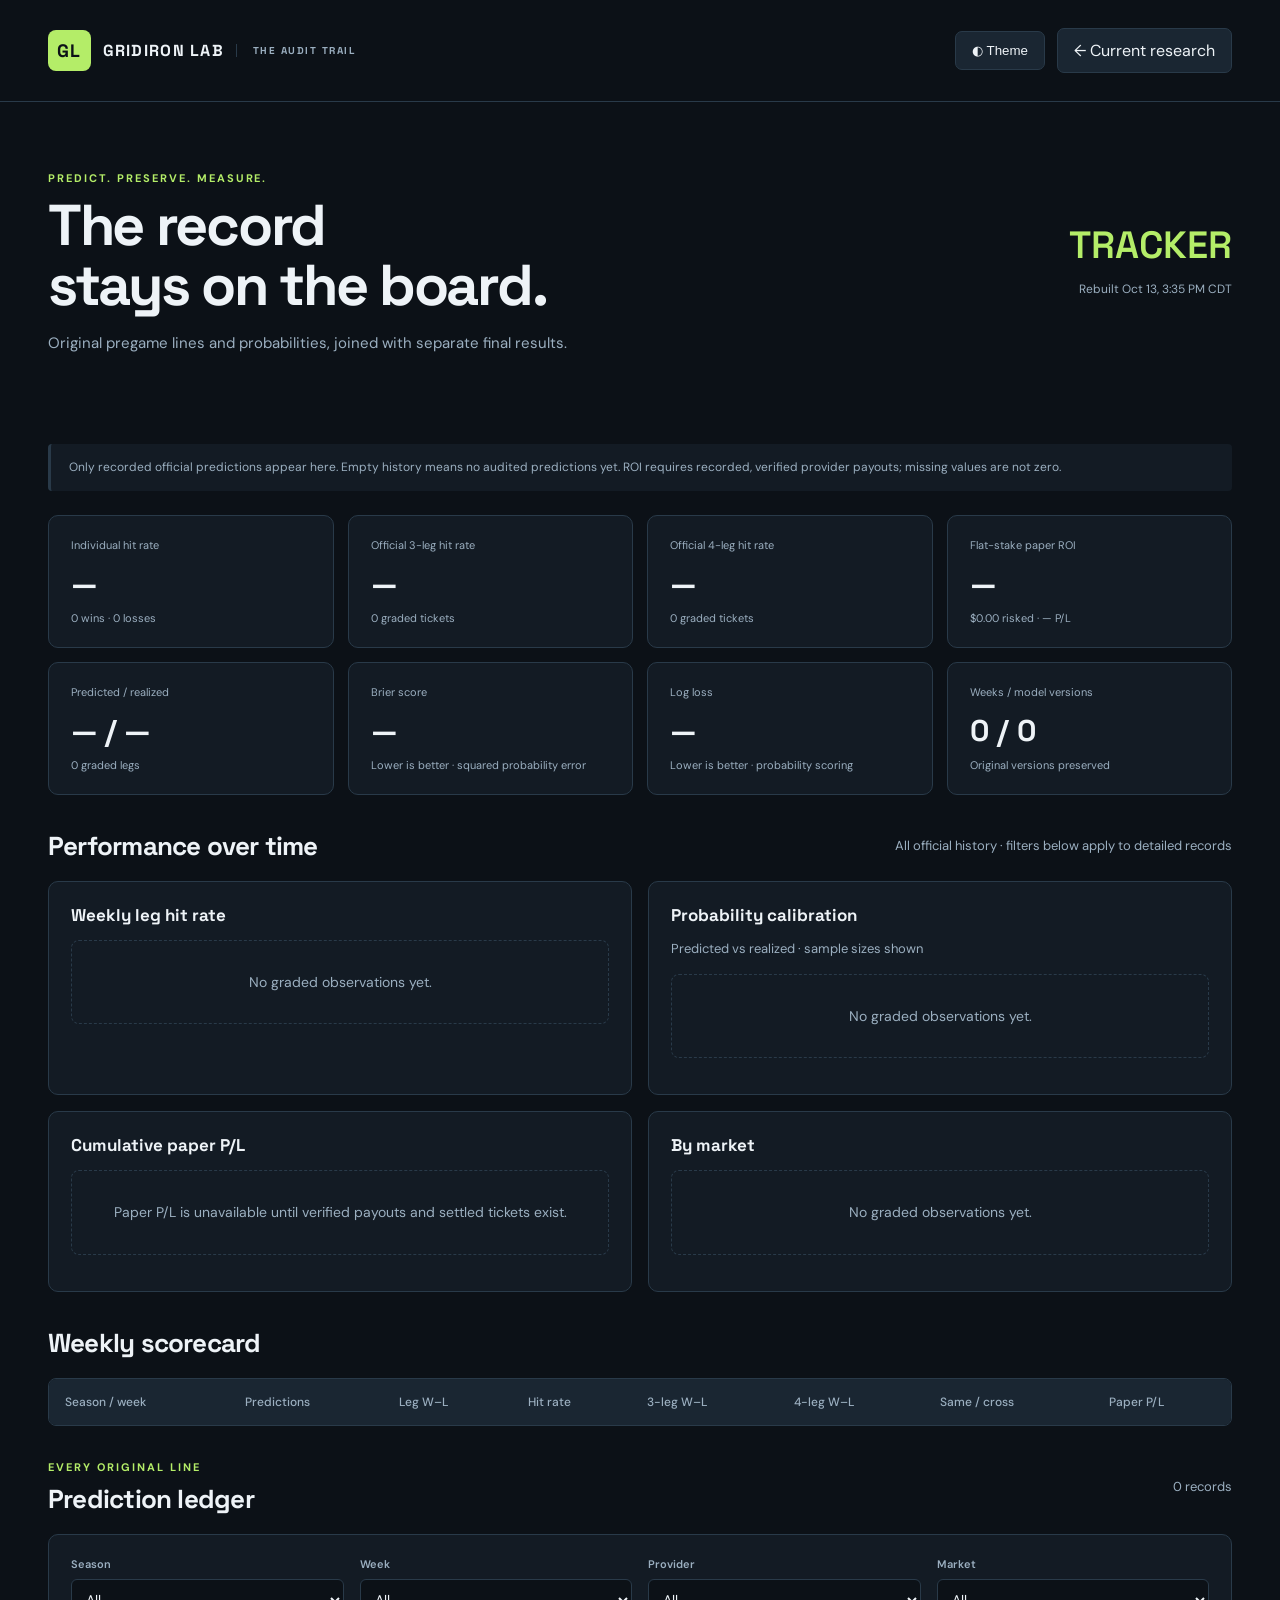
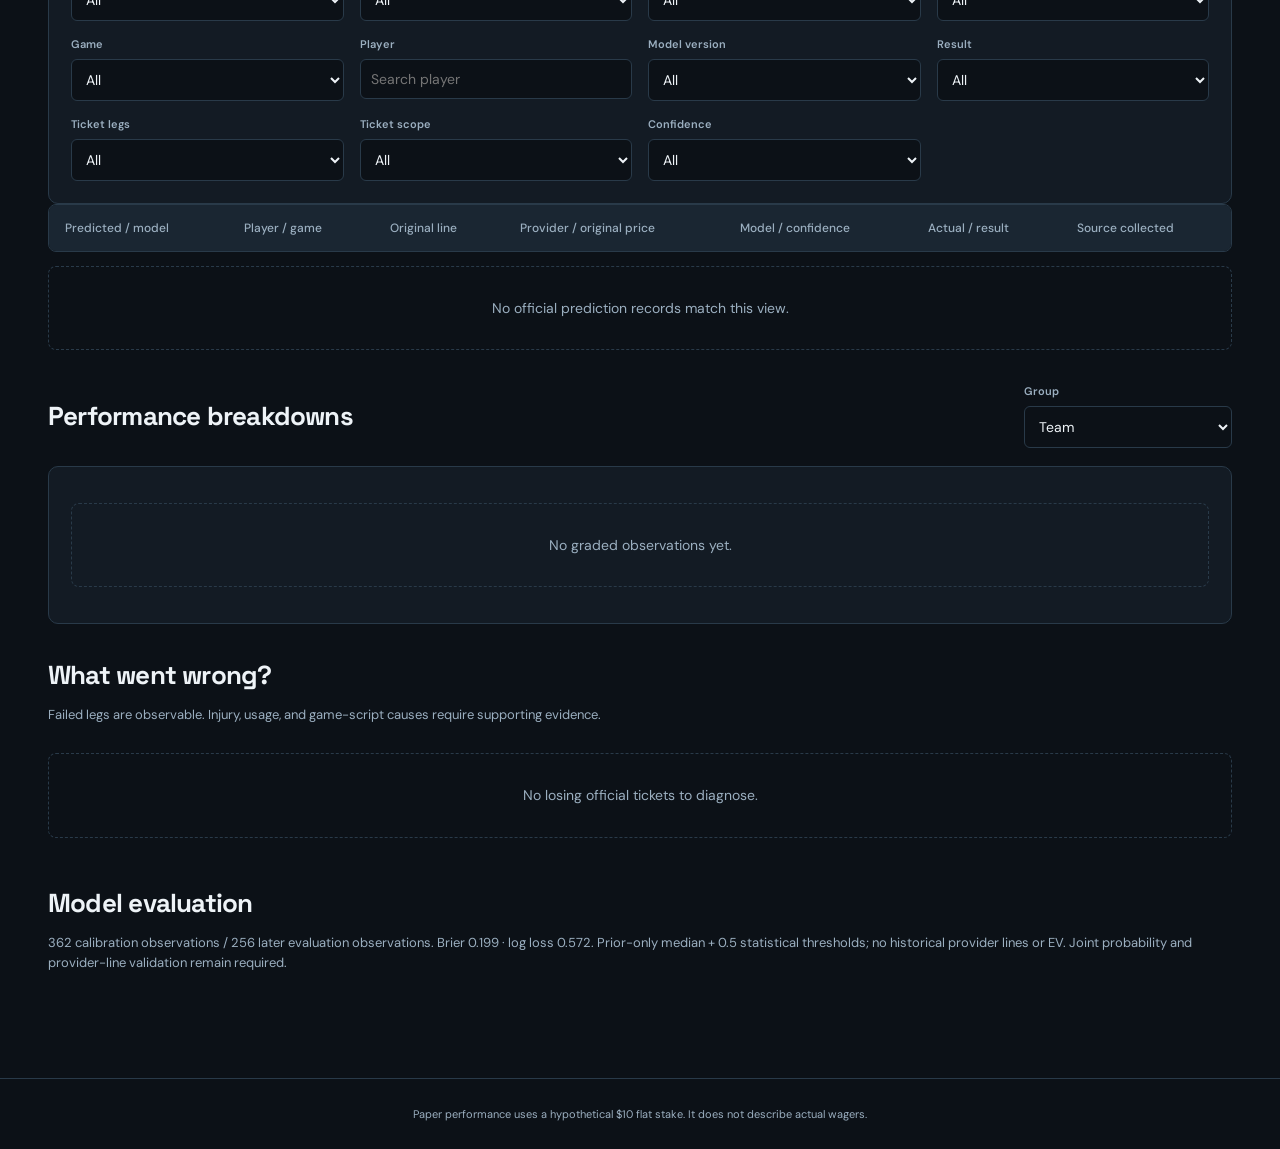
==== tracker.html @ 09613432 "Build auditable NFL prop research dashboard and data pipeline" ====
<!doctype html>
<html lang="en"><head><meta charset="utf-8"><meta name="viewport" content="width=device-width,initial-scale=1"><meta name="color-scheme" content="dark light"><title>Historical Tracker · Gridiron Lab</title><link rel="stylesheet" href="assets/css/styles.css"><script type="module" src="assets/js/tracker.js"></script></head>
<body><header><a class="brand" href="index.html"><span class="brand-mark">GL</span> GRIDIRON LAB <small>THE AUDIT TRAIL</small></a><nav><button id="theme" aria-label="Toggle color theme">◐ Theme</button><a class="button" href="index.html">← Current research</a></nav></header><main>
<section class="hero"><div><p class="eyebrow">PREDICT. PRESERVE. MEASURE.</p><h1>The record<br>stays on the board.</h1><p class="muted">Original pregame lines and probabilities, joined with separate final results.</p></div><div class="hero-aside"><span class="week">TRACKER</span><p id="updated">Loading stored JSON…</p></div></section><div id="error" class="notice" role="alert" hidden></div>
<div class="notice research">Only recorded official predictions appear here. Empty history means no audited predictions yet. ROI requires recorded, verified provider payouts; missing values are not zero.</div><div id="kpis" class="kpi-grid"></div>
<section><div class="section-heading"><h2>Performance over time</h2><span class="muted">All official history · filters below apply to detailed records</span></div><div class="chart-grid"><article class="panel"><h3>Weekly leg hit rate</h3><div id="weekly-chart"></div></article><article class="panel"><h3>Probability calibration</h3><p class="muted">Predicted vs realized · sample sizes shown</p><div id="calibration-chart"></div></article><article class="panel"><h3>Cumulative paper P/L</h3><div id="pnl-chart"></div></article><article class="panel"><h3>By market</h3><div id="market-chart"></div></article></div></section>
<section><div class="section-heading"><h2>Weekly scorecard</h2></div><div class="table-wrap"><table><thead><tr><th>Season / week</th><th>Predictions</th><th>Leg W–L</th><th>Hit rate</th><th>3-leg W–L</th><th>4-leg W–L</th><th>Same / cross</th><th>Paper P/L</th></tr></thead><tbody id="weeks"></tbody></table></div></section>
<section><div class="section-heading"><div><p class="eyebrow">EVERY ORIGINAL LINE</p><h2>Prediction ledger</h2></div><span id="record-count" class="muted"></span></div><div class="controls tracker-controls"><label>Season<select id="season"><option value="">All</option></select></label><label>Week<select id="week"><option value="">All</option></select></label><label>Provider<select id="provider"><option value="">All</option></select></label><label>Market<select id="market"><option value="">All</option></select></label><label>Game<select id="game"><option value="">All</option></select></label><label>Player<input id="player" type="search" placeholder="Search player"></label><label>Model version<select id="model-version"><option value="">All</option></select></label><label>Result<select id="result"><option value="">All</option><option>win</option><option>loss</option><option>push</option><option>pending</option><option>void</option></select></label><label>Ticket legs<select id="ticket-legs"><option value="">All</option><option>3</option><option>4</option></select></label><label>Ticket scope<select id="ticket-scope"><option value="">All</option><option value="same">Same game</option><option value="cross">Cross game</option></select></label><label>Confidence<select id="confidence"><option value="">All</option><option value="low">Below 65%</option><option value="medium">65–79%</option><option value="high">80%+</option></select></label></div>
<div class="table-wrap"><table><thead><tr><th>Predicted / model</th><th>Player / game</th><th>Original line</th><th>Provider / original price</th><th>Model / confidence</th><th>Actual / result</th><th>Source collected</th></tr></thead><tbody id="ledger"></tbody></table></div><p id="ledger-empty" class="empty" hidden>No official prediction records match this view.</p></section>
<section><div class="section-heading"><h2>Performance breakdowns</h2><label>Group<select id="breakdown"><option value="team">Team</option><option value="provider">Provider</option><option value="model_version">Model version</option><option value="confidence">Confidence</option><option value="player">Player (20+ observations)</option></select></label></div><div id="breakdown-chart" class="panel"></div></section>
<section><h2>What went wrong?</h2><p class="muted">Failed legs are observable. Injury, usage, and game-script causes require supporting evidence.</p><div id="losses" class="ticket-grid"></div></section>
<section><h2>Model evaluation</h2><p id="backtest-summary" class="muted">Loading time-forward statistical evaluation…</p></section>
</main><footer>Paper performance uses a hypothetical $10 flat stake. It does not describe actual wagers.</footer></body></html>
---- assets/css/styles.css ----
@import url('https://fonts.googleapis.com/css2?family=DM+Sans:wght@400;500;600;700&family=Space+Grotesk:wght@400;500;600;700&display=swap');
:root{--bg:#0c1117;--surface:#131b24;--surface2:#1a2632;--text:#eef3f7;--muted:#9bafc0;--line:#293a49;--accent:#b4ed68;--warning:#f5c87a;--red:#ff9898;color-scheme:dark;font-family:'DM Sans',system-ui,sans-serif}*{box-sizing:border-box}body{margin:0;background:var(--bg);color:var(--text)}body.light{--bg:#f4f6f2;--surface:#fff;--surface2:#edf2e9;--text:#14212b;--muted:#536572;--line:#cdd6cb;--accent:#356916;--warning:#8b5500;--red:#af2828;color-scheme:light}header{max-width:1480px;margin:auto;padding:28px 48px;display:flex;justify-content:space-between;align-items:center;border-bottom:1px solid var(--line);gap:20px}.brand{font-family:'Space Grotesk',system-ui;font-weight:700;letter-spacing:.08em;display:flex;align-items:center;gap:12px;color:var(--text);text-decoration:none}.brand-mark{background:var(--accent);color:var(--bg);padding:9px;border-radius:8px;font-size:18px}.brand small{font-size:10px;letter-spacing:.15em;color:var(--muted);border-left:1px solid var(--line);padding-left:16px}nav{display:flex;gap:12px;align-items:center}button,.button{cursor:pointer;background:var(--surface2);color:var(--text);border:1px solid var(--line);padding:11px 16px;border-radius:7px;font:600 13px inherit;text-decoration:none}button:hover,.button:hover{border-color:var(--accent)}a{color:var(--accent)}:focus-visible{outline:3px solid var(--accent);outline-offset:3px}main{max-width:1480px;margin:auto;padding:0 48px 70px}.hero{display:flex;justify-content:space-between;align-items:center;padding:58px 0 40px;gap:40px}.eyebrow{font-size:11px;font-weight:700;letter-spacing:.18em;color:var(--accent)}h1,h2,h3{font-family:'Space Grotesk',system-ui;margin:0}h1{font-size:clamp(40px,4.5vw,64px);line-height:1.04;letter-spacing:-.04em}h2{font-size:26px;letter-spacing:-.03em}h3{font-size:17px}.muted{color:var(--muted);font-size:13px;line-height:1.6}.hero .muted{max-width:550px;font-size:15px}.hero-aside{text-align:right;min-width:220px}.week{font-family:'Space Grotesk',system-ui;font-size:38px;color:var(--accent);font-weight:600}.hero-aside p{font-size:12px;color:var(--muted)}.provider-bar{display:flex;gap:14px;flex-wrap:wrap;margin-bottom:18px}.provider{padding:13px 18px;background:var(--surface);border:1px solid var(--line);border-radius:8px;flex:1;min-width:230px;display:flex;gap:12px;align-items:center}.dot{width:8px;height:8px;border-radius:50%;background:var(--red);flex-shrink:0}.dot.OK{background:var(--accent)}.dot.DEGRADED,.dot.STALE{background:var(--warning)}.provider strong{font-size:14px}.provider p{margin:3px 0 0;font-size:12px;color:var(--muted)}.badge{display:inline-flex;padding:5px 8px;border-radius:4px;background:var(--surface2);color:var(--muted);font-size:10px;letter-spacing:.04em}.badge.warn{color:var(--warning)}.notice{background:var(--surface);border-left:3px solid var(--warning);color:var(--warning);padding:14px 18px;font-size:12px;line-height:1.6;border-radius:4px;margin:12px 0 24px}.research{color:var(--muted);border-color:var(--line)}section{margin-bottom:34px}.section-heading{display:flex;justify-content:space-between;align-items:center;gap:20px;margin:34px 0 18px}.section-heading .eyebrow{margin:0 0 8px}.game-grid{display:grid;grid-template-columns:repeat(auto-fill,minmax(265px,1fr));gap:14px}.game-card,.panel,.ticket,.kpi{background:var(--surface);border:1px solid var(--line);border-radius:10px;padding:22px}.game-card.active{border-color:var(--accent)}.game-meta{display:flex;justify-content:space-between;color:var(--muted);font-size:11px;margin-bottom:16px}.team-row{display:flex;align-items:center;gap:10px;margin:12px 0;font-size:16px;font-weight:600}.team-logo{width:37px;height:37px;object-fit:contain}.game-card button{width:100%;margin-top:14px}.game-card p{font-size:12px;color:var(--muted)}.controls{background:var(--surface);padding:22px;border:1px solid var(--line);border-radius:10px;display:grid;grid-template-columns:repeat(4,1fr);gap:16px}label{font-size:11px;font-weight:600;color:var(--muted);display:flex;flex-direction:column;gap:8px}input,select{font:14px 'DM Sans',system-ui;background:var(--bg);color:var(--text);border:1px solid var(--line);border-radius:6px;padding:10px;width:100%;min-width:0}.check{flex-direction:row;align-items:center;gap:10px}.check input{width:auto}.quick-actions{display:flex;gap:8px;flex-wrap:wrap;margin:14px 0 22px}.quick-actions button:first-child{background:var(--accent);color:var(--bg);border-color:var(--accent)}.ticket-grid{display:grid;grid-template-columns:repeat(auto-fit,minmax(300px,1fr));gap:16px}.ticket-heading{display:flex;justify-content:space-between;align-items:center;margin-bottom:12px}.ticket ul{padding-left:18px;margin:15px 0}.ticket li{font-size:13px;line-height:1.65;margin:8px 0}.ticket .probability{font-size:30px;color:var(--accent);font-family:'Space Grotesk',system-ui}.ticket p{font-size:12px;line-height:1.6;color:var(--muted)}.table-wrap{overflow:auto;border:1px solid var(--line);border-radius:8px}table{border-collapse:collapse;width:100%;min-width:850px;text-align:left;font-size:12px}th{color:var(--muted);background:var(--surface2);padding:15px 16px;font-weight:500;white-space:nowrap}td{padding:17px 16px;border-top:1px solid var(--line);vertical-align:top}td strong{font-size:13px}td small{display:block;color:var(--muted);font-size:11px;margin-top:6px;max-width:230px;line-height:1.5}tbody tr:hover{background:var(--surface)}.empty{padding:30px;border:1px dashed var(--line);border-radius:8px;text-align:center;color:var(--muted);font-size:14px;width:100%;line-height:1.6}.kpi-grid{display:grid;grid-template-columns:repeat(4,1fr);gap:14px}.kpi span{display:block;font-size:11px;color:var(--muted);margin-bottom:12px}.kpi strong{font-size:30px;font-family:'Space Grotesk',system-ui}.kpi small{display:block;font-size:11px;color:var(--muted);margin-top:8px}.chart-grid{display:grid;grid-template-columns:1fr 1fr;gap:16px}.bars{display:flex;flex-direction:column;gap:14px;margin-top:24px}.bar-row{font-size:11px;display:grid;grid-template-columns:115px 1fr 70px;gap:10px;align-items:center}.bar-track{background:var(--surface2);height:10px;border-radius:3px;overflow:hidden}.bar{background:var(--accent);height:100%;border-radius:3px}.bar.secondary{background:var(--muted)}.win{color:var(--accent)}.loss{color:var(--red)}footer{border-top:1px solid var(--line);padding:28px 48px;text-align:center;font-size:11px;color:var(--muted)}[hidden]{display:none!important}@media(max-width:900px){header,main{padding-left:24px;padding-right:24px}.controls{grid-template-columns:repeat(3,1fr)}.kpi-grid{grid-template-columns:repeat(2,1fr)}.brand small{display:none}}@media(max-width:600px){header{padding:18px;align-items:flex-start}.brand{font-size:12px;letter-spacing:.03em;gap:8px}.brand-mark{font-size:13px;padding:7px}nav{gap:6px}nav button{display:none}nav .button{font-size:11px;padding:9px}main{padding:0 18px 35px}.hero{padding:35px 0 20px;display:block}.hero-aside{text-align:left;margin-top:22px}.week{font-size:26px}.controls{grid-template-columns:repeat(2,1fr);padding:16px;gap:12px}.controls label:first-child{grid-column:span 2}.section-heading{align-items:flex-start}.section-heading>p{display:none}.chart-grid{grid-template-columns:1fr}.ticket-grid{grid-template-columns:1fr}.kpi{padding:16px}.kpi strong{font-size:25px}h2{font-size:22px}.game-grid{grid-template-columns:1fr}footer{padding:24px 18px}}
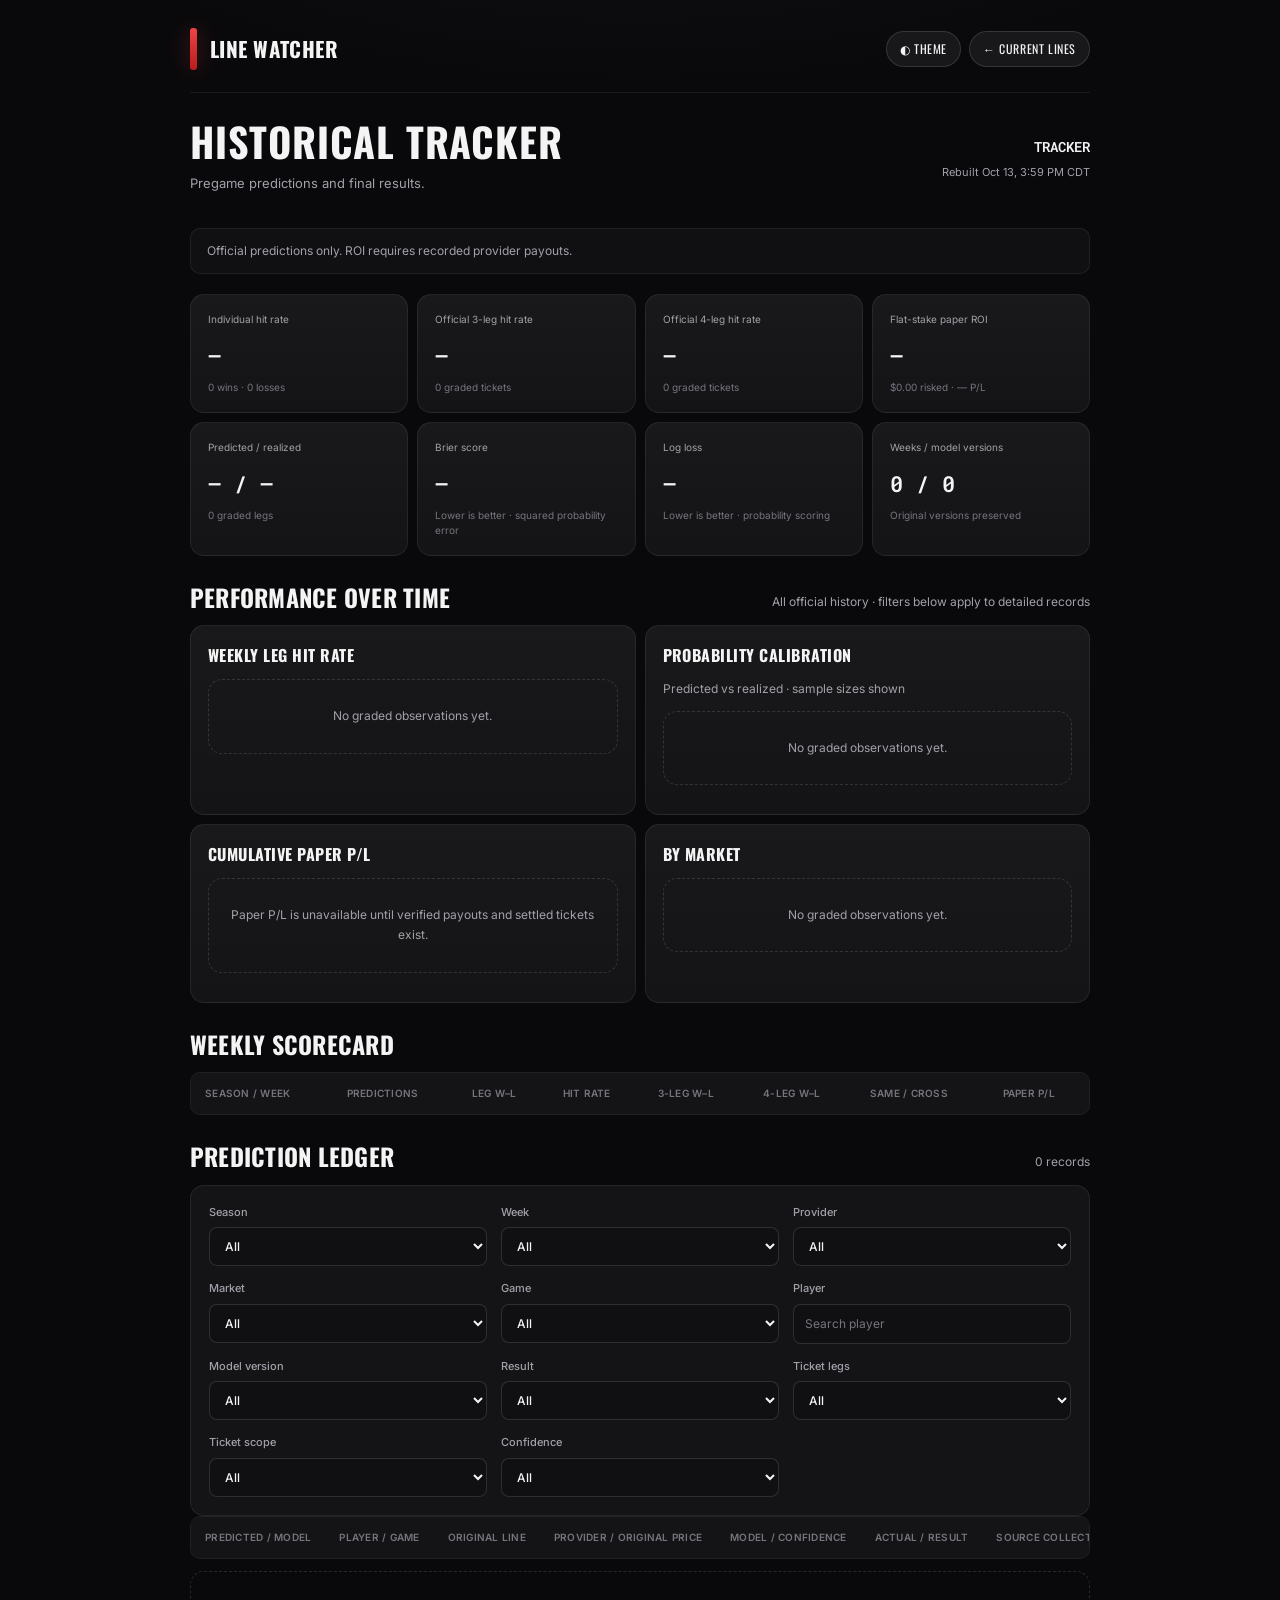
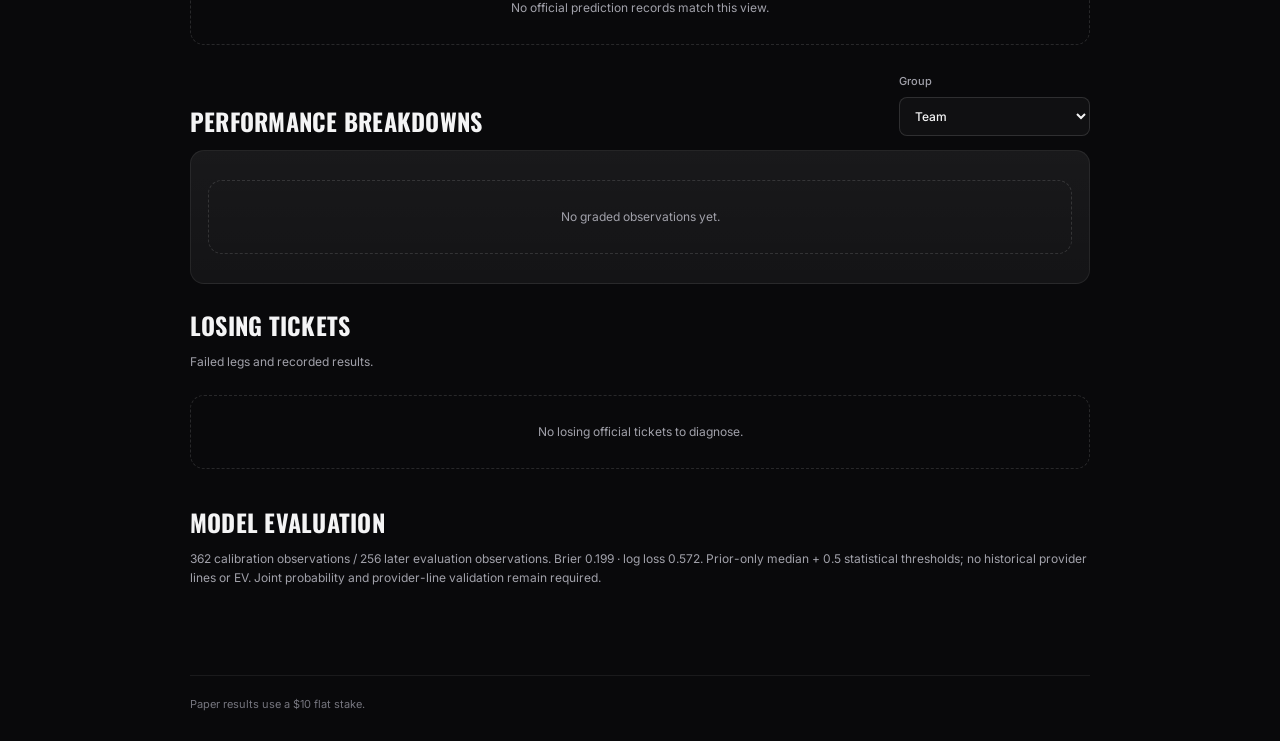
==== commit 1d19a6fc: "Restyle Line Watcher, add player autocomplete and recover Thursday lines" ====
--- a/tracker.html
+++ b/tracker.html
@@ -1,13 +1,13 @@
 <!doctype html>
-<html lang="en"><head><meta charset="utf-8"><meta name="viewport" content="width=device-width,initial-scale=1"><meta name="color-scheme" content="dark light"><title>Historical Tracker · Gridiron Lab</title><link rel="stylesheet" href="assets/css/styles.css"><script type="module" src="assets/js/tracker.js"></script></head>
-<body><header><a class="brand" href="index.html"><span class="brand-mark">GL</span> GRIDIRON LAB <small>THE AUDIT TRAIL</small></a><nav><button id="theme" aria-label="Toggle color theme">◐ Theme</button><a class="button" href="index.html">← Current research</a></nav></header><main>
-<section class="hero"><div><p class="eyebrow">PREDICT. PRESERVE. MEASURE.</p><h1>The record<br>stays on the board.</h1><p class="muted">Original pregame lines and probabilities, joined with separate final results.</p></div><div class="hero-aside"><span class="week">TRACKER</span><p id="updated">Loading stored JSON…</p></div></section><div id="error" class="notice" role="alert" hidden></div>
-<div class="notice research">Only recorded official predictions appear here. Empty history means no audited predictions yet. ROI requires recorded, verified provider payouts; missing values are not zero.</div><div id="kpis" class="kpi-grid"></div>
+<html lang="en"><head><meta charset="utf-8"><meta name="viewport" content="width=device-width,initial-scale=1"><meta name="color-scheme" content="dark light"><title>Historical Tracker · Line Watcher</title><link rel="stylesheet" href="assets/css/styles.css"><script type="module" src="assets/js/tracker.js"></script></head>
+<body><header><a class="brand" href="index.html"><span class="brand-mark">LW</span> LINE WATCHER</a><nav><button id="theme" aria-label="Toggle color theme">◐ Theme</button><a class="button" href="index.html">← Current lines</a></nav></header><main>
+<section class="hero"><div><h1>Historical Tracker</h1><p class="muted">Pregame predictions and final results.</p></div><div class="hero-aside"><span class="week">TRACKER</span><p id="updated">Loading stored JSON…</p></div></section><div id="error" class="notice" role="alert" hidden></div>
+<div class="notice research">Official predictions only. ROI requires recorded provider payouts.</div><div id="kpis" class="kpi-grid"></div>
 <section><div class="section-heading"><h2>Performance over time</h2><span class="muted">All official history · filters below apply to detailed records</span></div><div class="chart-grid"><article class="panel"><h3>Weekly leg hit rate</h3><div id="weekly-chart"></div></article><article class="panel"><h3>Probability calibration</h3><p class="muted">Predicted vs realized · sample sizes shown</p><div id="calibration-chart"></div></article><article class="panel"><h3>Cumulative paper P/L</h3><div id="pnl-chart"></div></article><article class="panel"><h3>By market</h3><div id="market-chart"></div></article></div></section>
 <section><div class="section-heading"><h2>Weekly scorecard</h2></div><div class="table-wrap"><table><thead><tr><th>Season / week</th><th>Predictions</th><th>Leg W–L</th><th>Hit rate</th><th>3-leg W–L</th><th>4-leg W–L</th><th>Same / cross</th><th>Paper P/L</th></tr></thead><tbody id="weeks"></tbody></table></div></section>
-<section><div class="section-heading"><div><p class="eyebrow">EVERY ORIGINAL LINE</p><h2>Prediction ledger</h2></div><span id="record-count" class="muted"></span></div><div class="controls tracker-controls"><label>Season<select id="season"><option value="">All</option></select></label><label>Week<select id="week"><option value="">All</option></select></label><label>Provider<select id="provider"><option value="">All</option></select></label><label>Market<select id="market"><option value="">All</option></select></label><label>Game<select id="game"><option value="">All</option></select></label><label>Player<input id="player" type="search" placeholder="Search player"></label><label>Model version<select id="model-version"><option value="">All</option></select></label><label>Result<select id="result"><option value="">All</option><option>win</option><option>loss</option><option>push</option><option>pending</option><option>void</option></select></label><label>Ticket legs<select id="ticket-legs"><option value="">All</option><option>3</option><option>4</option></select></label><label>Ticket scope<select id="ticket-scope"><option value="">All</option><option value="same">Same game</option><option value="cross">Cross game</option></select></label><label>Confidence<select id="confidence"><option value="">All</option><option value="low">Below 65%</option><option value="medium">65–79%</option><option value="high">80%+</option></select></label></div>
+<section><div class="section-heading"><div><h2>Prediction ledger</h2></div><span id="record-count" class="muted"></span></div><div class="controls tracker-controls"><label>Season<select id="season"><option value="">All</option></select></label><label>Week<select id="week"><option value="">All</option></select></label><label>Provider<select id="provider"><option value="">All</option></select></label><label>Market<select id="market"><option value="">All</option></select></label><label>Game<select id="game"><option value="">All</option></select></label><div class="player-search"><label for="player">Player</label><input id="player" type="search" placeholder="Search player" autocomplete="off"><div id="tracker-player-suggestions" class="suggestions" role="listbox" hidden></div></div><label>Model version<select id="model-version"><option value="">All</option></select></label><label>Result<select id="result"><option value="">All</option><option>win</option><option>loss</option><option>push</option><option>pending</option><option>void</option></select></label><label>Ticket legs<select id="ticket-legs"><option value="">All</option><option>3</option><option>4</option></select></label><label>Ticket scope<select id="ticket-scope"><option value="">All</option><option value="same">Same game</option><option value="cross">Cross game</option></select></label><label>Confidence<select id="confidence"><option value="">All</option><option value="low">Below 65%</option><option value="medium">65–79%</option><option value="high">80%+</option></select></label></div>
 <div class="table-wrap"><table><thead><tr><th>Predicted / model</th><th>Player / game</th><th>Original line</th><th>Provider / original price</th><th>Model / confidence</th><th>Actual / result</th><th>Source collected</th></tr></thead><tbody id="ledger"></tbody></table></div><p id="ledger-empty" class="empty" hidden>No official prediction records match this view.</p></section>
 <section><div class="section-heading"><h2>Performance breakdowns</h2><label>Group<select id="breakdown"><option value="team">Team</option><option value="provider">Provider</option><option value="model_version">Model version</option><option value="confidence">Confidence</option><option value="player">Player (20+ observations)</option></select></label></div><div id="breakdown-chart" class="panel"></div></section>
-<section><h2>What went wrong?</h2><p class="muted">Failed legs are observable. Injury, usage, and game-script causes require supporting evidence.</p><div id="losses" class="ticket-grid"></div></section>
+<section><h2>Losing tickets</h2><p class="muted">Failed legs and recorded results.</p><div id="losses" class="ticket-grid"></div></section>
 <section><h2>Model evaluation</h2><p id="backtest-summary" class="muted">Loading time-forward statistical evaluation…</p></section>
-</main><footer>Paper performance uses a hypothetical $10 flat stake. It does not describe actual wagers.</footer></body></html>
+</main><footer>Paper results use a $10 flat stake.</footer></body></html>
--- a/assets/css/styles.css
+++ b/assets/css/styles.css
@@ -1,2 +1,5 @@
-@import url('https://fonts.googleapis.com/css2?family=DM+Sans:wght@400;500;600;700&family=Space+Grotesk:wght@400;500;600;700&display=swap');
-:root{--bg:#0c1117;--surface:#131b24;--surface2:#1a2632;--text:#eef3f7;--muted:#9bafc0;--line:#293a49;--accent:#b4ed68;--warning:#f5c87a;--red:#ff9898;color-scheme:dark;font-family:'DM Sans',system-ui,sans-serif}*{box-sizing:border-box}body{margin:0;background:var(--bg);color:var(--text)}body.light{--bg:#f4f6f2;--surface:#fff;--surface2:#edf2e9;--text:#14212b;--muted:#536572;--line:#cdd6cb;--accent:#356916;--warning:#8b5500;--red:#af2828;color-scheme:light}header{max-width:1480px;margin:auto;padding:28px 48px;display:flex;justify-content:space-between;align-items:center;border-bottom:1px solid var(--line);gap:20px}.brand{font-family:'Space Grotesk',system-ui;font-weight:700;letter-spacing:.08em;display:flex;align-items:center;gap:12px;color:var(--text);text-decoration:none}.brand-mark{background:var(--accent);color:var(--bg);padding:9px;border-radius:8px;font-size:18px}.brand small{font-size:10px;letter-spacing:.15em;color:var(--muted);border-left:1px solid var(--line);padding-left:16px}nav{display:flex;gap:12px;align-items:center}button,.button{cursor:pointer;background:var(--surface2);color:var(--text);border:1px solid var(--line);padding:11px 16px;border-radius:7px;font:600 13px inherit;text-decoration:none}button:hover,.button:hover{border-color:var(--accent)}a{color:var(--accent)}:focus-visible{outline:3px solid var(--accent);outline-offset:3px}main{max-width:1480px;margin:auto;padding:0 48px 70px}.hero{display:flex;justify-content:space-between;align-items:center;padding:58px 0 40px;gap:40px}.eyebrow{font-size:11px;font-weight:700;letter-spacing:.18em;color:var(--accent)}h1,h2,h3{font-family:'Space Grotesk',system-ui;margin:0}h1{font-size:clamp(40px,4.5vw,64px);line-height:1.04;letter-spacing:-.04em}h2{font-size:26px;letter-spacing:-.03em}h3{font-size:17px}.muted{color:var(--muted);font-size:13px;line-height:1.6}.hero .muted{max-width:550px;font-size:15px}.hero-aside{text-align:right;min-width:220px}.week{font-family:'Space Grotesk',system-ui;font-size:38px;color:var(--accent);font-weight:600}.hero-aside p{font-size:12px;color:var(--muted)}.provider-bar{display:flex;gap:14px;flex-wrap:wrap;margin-bottom:18px}.provider{padding:13px 18px;background:var(--surface);border:1px solid var(--line);border-radius:8px;flex:1;min-width:230px;display:flex;gap:12px;align-items:center}.dot{width:8px;height:8px;border-radius:50%;background:var(--red);flex-shrink:0}.dot.OK{background:var(--accent)}.dot.DEGRADED,.dot.STALE{background:var(--warning)}.provider strong{font-size:14px}.provider p{margin:3px 0 0;font-size:12px;color:var(--muted)}.badge{display:inline-flex;padding:5px 8px;border-radius:4px;background:var(--surface2);color:var(--muted);font-size:10px;letter-spacing:.04em}.badge.warn{color:var(--warning)}.notice{background:var(--surface);border-left:3px solid var(--warning);color:var(--warning);padding:14px 18px;font-size:12px;line-height:1.6;border-radius:4px;margin:12px 0 24px}.research{color:var(--muted);border-color:var(--line)}section{margin-bottom:34px}.section-heading{display:flex;justify-content:space-between;align-items:center;gap:20px;margin:34px 0 18px}.section-heading .eyebrow{margin:0 0 8px}.game-grid{display:grid;grid-template-columns:repeat(auto-fill,minmax(265px,1fr));gap:14px}.game-card,.panel,.ticket,.kpi{background:var(--surface);border:1px solid var(--line);border-radius:10px;padding:22px}.game-card.active{border-color:var(--accent)}.game-meta{display:flex;justify-content:space-between;color:var(--muted);font-size:11px;margin-bottom:16px}.team-row{display:flex;align-items:center;gap:10px;margin:12px 0;font-size:16px;font-weight:600}.team-logo{width:37px;height:37px;object-fit:contain}.game-card button{width:100%;margin-top:14px}.game-card p{font-size:12px;color:var(--muted)}.controls{background:var(--surface);padding:22px;border:1px solid var(--line);border-radius:10px;display:grid;grid-template-columns:repeat(4,1fr);gap:16px}label{font-size:11px;font-weight:600;color:var(--muted);display:flex;flex-direction:column;gap:8px}input,select{font:14px 'DM Sans',system-ui;background:var(--bg);color:var(--text);border:1px solid var(--line);border-radius:6px;padding:10px;width:100%;min-width:0}.check{flex-direction:row;align-items:center;gap:10px}.check input{width:auto}.quick-actions{display:flex;gap:8px;flex-wrap:wrap;margin:14px 0 22px}.quick-actions button:first-child{background:var(--accent);color:var(--bg);border-color:var(--accent)}.ticket-grid{display:grid;grid-template-columns:repeat(auto-fit,minmax(300px,1fr));gap:16px}.ticket-heading{display:flex;justify-content:space-between;align-items:center;margin-bottom:12px}.ticket ul{padding-left:18px;margin:15px 0}.ticket li{font-size:13px;line-height:1.65;margin:8px 0}.ticket .probability{font-size:30px;color:var(--accent);font-family:'Space Grotesk',system-ui}.ticket p{font-size:12px;line-height:1.6;color:var(--muted)}.table-wrap{overflow:auto;border:1px solid var(--line);border-radius:8px}table{border-collapse:collapse;width:100%;min-width:850px;text-align:left;font-size:12px}th{color:var(--muted);background:var(--surface2);padding:15px 16px;font-weight:500;white-space:nowrap}td{padding:17px 16px;border-top:1px solid var(--line);vertical-align:top}td strong{font-size:13px}td small{display:block;color:var(--muted);font-size:11px;margin-top:6px;max-width:230px;line-height:1.5}tbody tr:hover{background:var(--surface)}.empty{padding:30px;border:1px dashed var(--line);border-radius:8px;text-align:center;color:var(--muted);font-size:14px;width:100%;line-height:1.6}.kpi-grid{display:grid;grid-template-columns:repeat(4,1fr);gap:14px}.kpi span{display:block;font-size:11px;color:var(--muted);margin-bottom:12px}.kpi strong{font-size:30px;font-family:'Space Grotesk',system-ui}.kpi small{display:block;font-size:11px;color:var(--muted);margin-top:8px}.chart-grid{display:grid;grid-template-columns:1fr 1fr;gap:16px}.bars{display:flex;flex-direction:column;gap:14px;margin-top:24px}.bar-row{font-size:11px;display:grid;grid-template-columns:115px 1fr 70px;gap:10px;align-items:center}.bar-track{background:var(--surface2);height:10px;border-radius:3px;overflow:hidden}.bar{background:var(--accent);height:100%;border-radius:3px}.bar.secondary{background:var(--muted)}.win{color:var(--accent)}.loss{color:var(--red)}footer{border-top:1px solid var(--line);padding:28px 48px;text-align:center;font-size:11px;color:var(--muted)}[hidden]{display:none!important}@media(max-width:900px){header,main{padding-left:24px;padding-right:24px}.controls{grid-template-columns:repeat(3,1fr)}.kpi-grid{grid-template-columns:repeat(2,1fr)}.brand small{display:none}}@media(max-width:600px){header{padding:18px;align-items:flex-start}.brand{font-size:12px;letter-spacing:.03em;gap:8px}.brand-mark{font-size:13px;padding:7px}nav{gap:6px}nav button{display:none}nav .button{font-size:11px;padding:9px}main{padding:0 18px 35px}.hero{padding:35px 0 20px;display:block}.hero-aside{text-align:left;margin-top:22px}.week{font-size:26px}.controls{grid-template-columns:repeat(2,1fr);padding:16px;gap:12px}.controls label:first-child{grid-column:span 2}.section-heading{align-items:flex-start}.section-heading>p{display:none}.chart-grid{grid-template-columns:1fr}.ticket-grid{grid-template-columns:1fr}.kpi{padding:16px}.kpi strong{font-size:25px}h2{font-size:22px}.game-grid{grid-template-columns:1fr}footer{padding:24px 18px}}
+@import url('https://fonts.googleapis.com/css2?family=Inter:wght@400;500;600;700&family=Oswald:wght@500;600;700&family=Roboto+Mono:wght@400;500;600&display=swap');
+:root{--bg:#09090b;--bg-top:#151012;--card:#141416;--card-hover:#18181b;--card-inner:#101012;--line:rgba(255,255,255,.07);--line-strong:rgba(255,255,255,.13);--text:#f4f4f5;--muted:#a1a1aa;--muted-dim:#75757e;--accent:#ef4444;--accent-dark:#b91c1c;--accent-soft:rgba(239,68,68,.12);--green:#34d399;--yellow:#fbbf24;--radius:14px;--radius-small:10px;color-scheme:dark}
+*{box-sizing:border-box}html{background:var(--bg);scroll-behavior:smooth}body{margin:0;min-height:100vh;color:var(--text);background:radial-gradient(1100px 500px at 50% -10%,var(--bg-top),transparent 65%),var(--bg);font-family:Inter,system-ui,-apple-system,BlinkMacSystemFont,'Segoe UI',sans-serif;line-height:1.5}body.light{--bg:#f6f6f7;--bg-top:#fee9e9;--card:#fff;--card-hover:#f4f4f5;--card-inner:#f8f8fa;--line:rgba(0,0,0,.08);--line-strong:rgba(0,0,0,.16);--text:#18181b;--muted:#52525b;--muted-dim:#71717a;--green:#047857;--yellow:#a16207;color-scheme:light}a{color:var(--accent)}button,input,select{font:inherit}button,.button{display:inline-flex;align-items:center;justify-content:center;gap:8px;padding:8px 13px;color:var(--text);background:var(--card-hover);border:1px solid var(--line-strong);border-radius:999px;cursor:pointer;text-decoration:none;font-family:Oswald,'Arial Narrow',sans-serif;font-size:12px;letter-spacing:.05em;text-transform:uppercase;transition:background .18s,border-color .18s,color .18s}button:hover,.button:hover{color:var(--accent);background:var(--accent-soft);border-color:var(--accent)}:focus-visible{outline:2px solid var(--accent);outline-offset:3px}header{width:min(900px,calc(100% - 32px));margin:0 auto;padding:28px 0 22px;display:flex;align-items:center;justify-content:space-between;gap:20px;border-bottom:1px solid var(--line)}.brand{display:flex;align-items:center;gap:13px;color:var(--text);text-decoration:none;font-family:Oswald,'Arial Narrow',sans-serif;font-size:21px;font-weight:700;letter-spacing:.02em}.brand-mark{width:7px;height:42px;flex:0 0 7px;font-size:0;border-radius:3px;background:linear-gradient(180deg,var(--accent),var(--accent-dark));box-shadow:0 0 22px #ef444461}.brand small{color:var(--muted-dim);font-size:10px}nav{display:flex;align-items:center;gap:8px}main{width:min(900px,calc(100% - 32px));margin:auto;padding:0 0 60px}.hero{display:flex;justify-content:space-between;align-items:center;gap:24px;padding:28px 0 22px;margin-bottom:0}h1,h2,h3{font-family:Oswald,'Arial Narrow',sans-serif;text-transform:uppercase}h1{margin:0;font-size:clamp(28px,5vw,40px);line-height:1;font-weight:700;letter-spacing:.02em}h2{margin:0;font-size:24px;line-height:1.15;letter-spacing:.01em}h3{margin:0;font-size:16px;letter-spacing:.03em}.muted{color:var(--muted);font-size:12px;line-height:1.6}.hero .muted{font-size:13px;margin:12px 0 0}.hero-aside{text-align:right}.week{font-family:'Roboto Mono',monospace;font-size:14px;font-weight:600;color:var(--text)}.hero-aside p{font-size:11px;color:var(--muted);margin:6px 0 0}.eyebrow{font-family:Oswald,sans-serif;font-size:11px;font-weight:600;letter-spacing:.13em;text-transform:uppercase;color:var(--muted-dim)}.provider-bar{display:flex;gap:9px;flex-wrap:wrap;margin-bottom:12px}.provider{display:flex;align-items:flex-start;gap:10px;flex:1;min-width:230px;padding:13px 15px;border:1px solid var(--line);border-radius:var(--radius-small);background:var(--card)}.provider strong{font-family:Oswald,sans-serif;font-size:13px;letter-spacing:.05em}.provider p{font-size:11px;color:var(--muted);margin:4px 0 0}.dot{height:7px;width:7px;flex:0 0 7px;margin-top:7px;border-radius:50%;background:var(--accent)}.dot.OK{background:var(--green)}.dot.DEGRADED,.dot.STALE{background:var(--yellow)}.notice{margin:12px 0 20px;padding:13px 16px;border:1px solid #ef44442e;border-radius:var(--radius-small);background:var(--accent-soft);color:var(--text);font-size:12px}.research{color:var(--muted);background:var(--card-inner);border-color:var(--line)}section{margin-bottom:28px}.section-heading{display:flex;justify-content:space-between;align-items:end;gap:18px;margin:28px 0 14px}.section-heading p{margin:0}.game-grid{display:grid;grid-template-columns:repeat(auto-fill,minmax(260px,1fr));gap:9px}.game-card,.ticket,.panel,.kpi{padding:17px;background:linear-gradient(180deg,rgba(255,255,255,.018),transparent),var(--card);border:1px solid var(--line);border-radius:var(--radius);transition:border-color .18s,background .18s}.game-card:hover,.ticket:hover{border-color:var(--line-strong);background:var(--card-hover)}.game-card.active{border-color:var(--accent);box-shadow:0 0 0 1px var(--accent-soft)}.game-meta{display:flex;justify-content:space-between;align-items:center;gap:8px;color:var(--muted-dim);font-family:'Roboto Mono',monospace;font-size:10px;margin-bottom:12px}.game-meta span:last-child{font-size:8px;letter-spacing:.03em}.team-row{display:flex;align-items:center;gap:11px;padding:8px 10px;margin:7px 0;background:var(--card-inner);border:1px solid var(--line);border-radius:11px;font-family:Oswald,'Arial Narrow',sans-serif;font-size:18px;font-weight:600}.team-logo{width:29px;height:29px;flex:0 0 29px;object-fit:contain;filter:drop-shadow(0 1px 2px #0008)}.game-card p{font-family:'Roboto Mono',monospace;color:var(--muted);font-size:10px;margin:13px 0 7px}.game-card button{width:100%;margin-top:10px;border-radius:8px}.game-card small{font-size:10px}.badge{display:inline-flex;align-items:center;padding:3px 7px;border-radius:999px;color:var(--muted);background:var(--card-hover);border:1px solid var(--line);font-size:9px;font-weight:600;letter-spacing:.05em;text-transform:uppercase}.badge.warn{color:var(--yellow);border-color:#fbbf2433;background:#fbbf2410}.controls{display:grid;grid-template-columns:repeat(3,minmax(0,1fr));gap:14px;padding:18px;background:var(--card);border:1px solid var(--line);border-radius:var(--radius)}label{display:flex;flex-direction:column;gap:7px;color:var(--muted);font-size:11px;font-weight:500;min-width:0}input,select{width:100%;min-width:0;padding:10px 11px;color:var(--text);background:var(--card-inner);border:1px solid var(--line-strong);border-radius:8px;font-size:12px}input::placeholder{color:var(--muted-dim)}.check{flex-direction:row;align-items:center;gap:8px}.check input{width:auto;accent-color:var(--accent)}.quick-actions{display:flex;gap:7px;flex-wrap:wrap;margin:13px 0 20px}.quick-actions button:first-child{background:var(--accent);border-color:var(--accent);color:#fff}.quick-actions button:first-child:hover{background:var(--accent-dark)}.ticket-grid{display:grid;grid-template-columns:repeat(auto-fit,minmax(275px,1fr));gap:9px}.ticket-heading{display:flex;justify-content:space-between;align-items:center;gap:10px;margin-bottom:12px}.ticket .probability{color:var(--green);font-family:'Roboto Mono',monospace;font-size:27px;font-weight:600;letter-spacing:-.03em}.ticket ul{padding-left:18px;margin:16px 0}.ticket li{font-size:12px;line-height:1.7;margin:9px 0;color:var(--text)}.ticket p{color:var(--muted);font-size:11px;line-height:1.65}.table-wrap{width:100%;overflow:auto;background:var(--card-inner);border:1px solid var(--line);border-radius:var(--radius-small)}table{width:100%;min-width:850px;border-collapse:collapse;text-align:left;font-size:11px}th{padding:13px 14px;color:var(--muted-dim);background:var(--card);font-size:10px;font-weight:600;letter-spacing:.025em;white-space:nowrap;text-transform:uppercase}td{padding:15px 14px;border-top:1px solid var(--line);vertical-align:top}td strong{font-size:12px;font-weight:500}td small{display:block;color:var(--muted);font-size:10px;line-height:1.6;margin-top:5px;max-width:230px}tbody tr:hover{background:var(--card-hover)}.empty{grid-column:1/-1;width:100%;padding:26px 18px;color:var(--muted);text-align:center;border:1px dashed var(--line-strong);border-radius:var(--radius);font-size:12px;line-height:1.7}.kpi-grid{display:grid;grid-template-columns:repeat(4,minmax(0,1fr));gap:9px}.kpi span{display:block;color:var(--muted);font-size:10px;margin-bottom:12px}.kpi strong{font-family:'Roboto Mono',monospace;font-size:22px;font-weight:600}.kpi small{display:block;color:var(--muted-dim);font-size:10px;margin-top:8px}.chart-grid{display:grid;grid-template-columns:1fr 1fr;gap:9px}.bars{display:flex;flex-direction:column;gap:13px;margin-top:20px}.bar-row{display:grid;grid-template-columns:105px minmax(0,1fr) 74px;gap:9px;align-items:center;font-family:'Roboto Mono',monospace;font-size:10px}.bar-track{height:6px;background:var(--card-inner);border:1px solid var(--line);border-radius:999px;overflow:hidden}.bar{height:100%;background:linear-gradient(90deg,#3f3f46,var(--accent));border-radius:inherit}.bar.secondary{background:var(--muted)}.win{color:var(--green)}.loss{color:var(--accent)}footer{width:min(900px,calc(100% - 32px));margin:auto;padding:20px 0 28px;border-top:1px solid var(--line);color:var(--muted-dim);font-size:11px}.player-search{position:relative;display:flex;flex-direction:column;gap:7px;min-width:0}.suggestions{position:absolute;top:100%;left:0;right:0;z-index:20;background:var(--card);border:1px solid var(--line-strong);border-radius:var(--radius-small);box-shadow:0 12px 28px #0008;max-height:320px;overflow:auto;margin-top:5px}.player-option{padding:12px 14px;cursor:pointer;border-bottom:1px solid var(--line)}.player-option:last-child{border-bottom:0}.player-option strong{display:block;font-size:12px;font-weight:600}.player-option small{display:block;color:var(--muted);font-size:10px;margin-top:4px}.player-option.active,.player-option:hover{background:var(--accent-soft)}[hidden]{display:none!important}@media(max-width:720px){header,main,footer{width:calc(100% - 22px)}header{align-items:flex-start;padding-top:23px;gap:12px}.brand{font-size:18px;gap:10px}.brand small{display:none}nav{gap:6px}nav button{display:none}nav .button{font-size:10px;padding:8px 10px}.controls{grid-template-columns:repeat(2,minmax(0,1fr));padding:15px;gap:12px}.controls>.player-search:first-child{grid-column:span 2}.kpi-grid{grid-template-columns:repeat(2,minmax(0,1fr))}.chart-grid{grid-template-columns:1fr}.section-heading>p{display:none}.hero{gap:15px}.hero-aside p{max-width:160px;font-size:10px}.hero h1{font-size:28px}.ticket-grid{grid-template-columns:1fr}.kpi strong{font-size:21px}.game-grid{grid-template-columns:repeat(auto-fill,minmax(230px,1fr))}}@media(max-width:480px){.hero{align-items:flex-start;flex-direction:column;padding:24px 0 20px}.hero-aside{text-align:left}.hero-aside p{max-width:none}.game-grid{grid-template-columns:1fr}.game-card{padding:14px}.team-logo{width:26px;height:26px;flex-basis:26px}.section-heading{align-items:center}.bar-row{grid-template-columns:95px minmax(0,1fr) 74px}.brand-mark{height:34px}.brand{font-size:17px}.kpi{padding:14px}h2{font-size:22px}}@media(prefers-reduced-motion:reduce){html{scroll-behavior:auto}*{transition:none!important}}
+
+.search-bar{padding:16px;background:var(--card);border:1px solid var(--line);border-radius:var(--radius);margin:20px 0 8px}.search-bar input{font-size:14px}.search-bar .suggestions{left:16px;right:16px;top:calc(100% - 12px)}
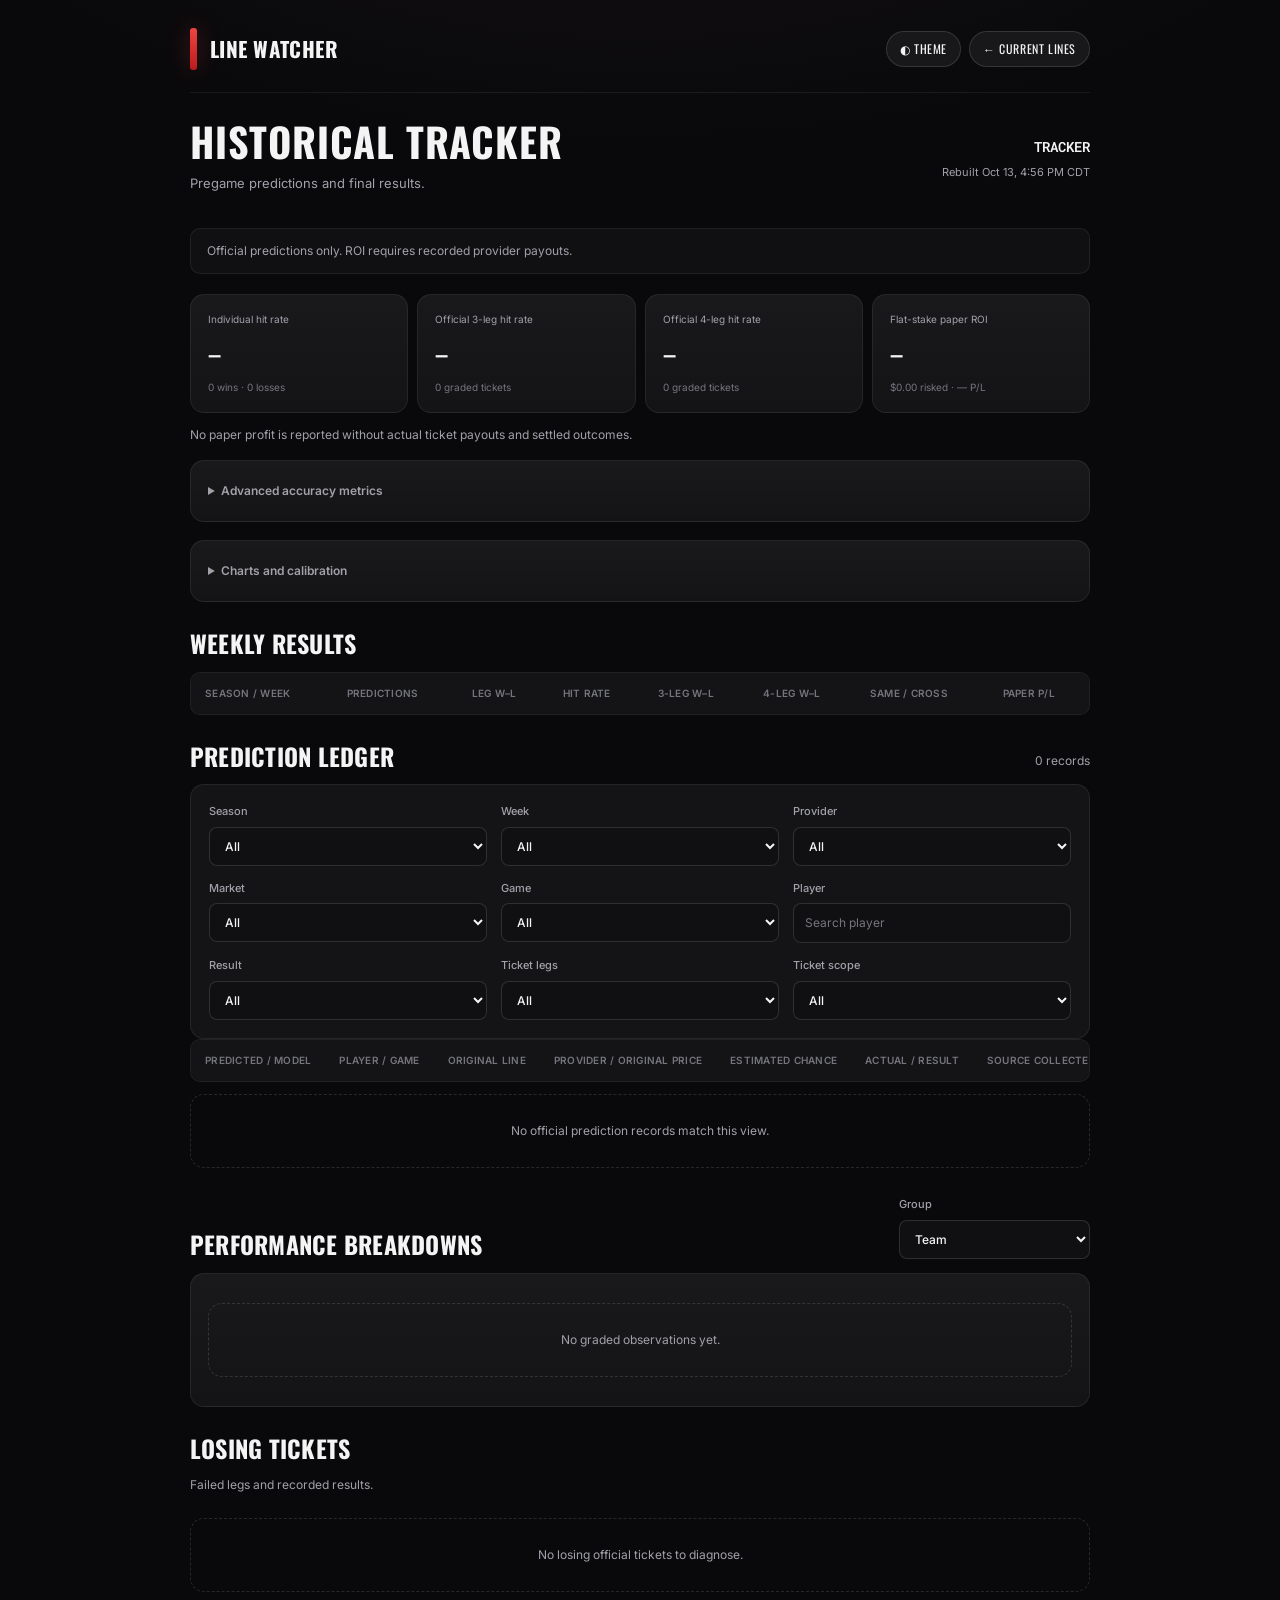
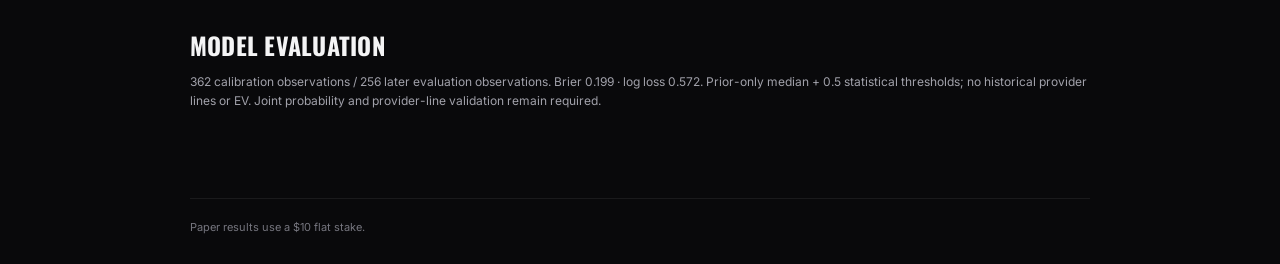
==== commit e2dc6bb6: "Fit calibrated prop distributions, simplify Line Watcher and enforce real value checks" ====
--- a/tracker.html
+++ b/tracker.html
@@ -2,11 +2,11 @@
 <html lang="en"><head><meta charset="utf-8"><meta name="viewport" content="width=device-width,initial-scale=1"><meta name="color-scheme" content="dark light"><title>Historical Tracker · Line Watcher</title><link rel="stylesheet" href="assets/css/styles.css"><script type="module" src="assets/js/tracker.js"></script></head>
 <body><header><a class="brand" href="index.html"><span class="brand-mark">LW</span> LINE WATCHER</a><nav><button id="theme" aria-label="Toggle color theme">◐ Theme</button><a class="button" href="index.html">← Current lines</a></nav></header><main>
 <section class="hero"><div><h1>Historical Tracker</h1><p class="muted">Pregame predictions and final results.</p></div><div class="hero-aside"><span class="week">TRACKER</span><p id="updated">Loading stored JSON…</p></div></section><div id="error" class="notice" role="alert" hidden></div>
-<div class="notice research">Official predictions only. ROI requires recorded provider payouts.</div><div id="kpis" class="kpi-grid"></div>
-<section><div class="section-heading"><h2>Performance over time</h2><span class="muted">All official history · filters below apply to detailed records</span></div><div class="chart-grid"><article class="panel"><h3>Weekly leg hit rate</h3><div id="weekly-chart"></div></article><article class="panel"><h3>Probability calibration</h3><p class="muted">Predicted vs realized · sample sizes shown</p><div id="calibration-chart"></div></article><article class="panel"><h3>Cumulative paper P/L</h3><div id="pnl-chart"></div></article><article class="panel"><h3>By market</h3><div id="market-chart"></div></article></div></section>
-<section><div class="section-heading"><h2>Weekly scorecard</h2></div><div class="table-wrap"><table><thead><tr><th>Season / week</th><th>Predictions</th><th>Leg W–L</th><th>Hit rate</th><th>3-leg W–L</th><th>4-leg W–L</th><th>Same / cross</th><th>Paper P/L</th></tr></thead><tbody id="weeks"></tbody></table></div></section>
-<section><div class="section-heading"><div><h2>Prediction ledger</h2></div><span id="record-count" class="muted"></span></div><div class="controls tracker-controls"><label>Season<select id="season"><option value="">All</option></select></label><label>Week<select id="week"><option value="">All</option></select></label><label>Provider<select id="provider"><option value="">All</option></select></label><label>Market<select id="market"><option value="">All</option></select></label><label>Game<select id="game"><option value="">All</option></select></label><div class="player-search"><label for="player">Player</label><input id="player" type="search" placeholder="Search player" autocomplete="off"><div id="tracker-player-suggestions" class="suggestions" role="listbox" hidden></div></div><label>Model version<select id="model-version"><option value="">All</option></select></label><label>Result<select id="result"><option value="">All</option><option>win</option><option>loss</option><option>push</option><option>pending</option><option>void</option></select></label><label>Ticket legs<select id="ticket-legs"><option value="">All</option><option>3</option><option>4</option></select></label><label>Ticket scope<select id="ticket-scope"><option value="">All</option><option value="same">Same game</option><option value="cross">Cross game</option></select></label><label>Confidence<select id="confidence"><option value="">All</option><option value="low">Below 65%</option><option value="medium">65–79%</option><option value="high">80%+</option></select></label></div>
-<div class="table-wrap"><table><thead><tr><th>Predicted / model</th><th>Player / game</th><th>Original line</th><th>Provider / original price</th><th>Model / confidence</th><th>Actual / result</th><th>Source collected</th></tr></thead><tbody id="ledger"></tbody></table></div><p id="ledger-empty" class="empty" hidden>No official prediction records match this view.</p></section>
+<div class="notice research">Official predictions only. ROI requires recorded provider payouts.</div><div id="kpis" class="kpi-grid"></div><p class="muted">No paper profit is reported without actual ticket payouts and settled outcomes.</p><details class="panel"><summary>Advanced accuracy metrics</summary><div id="advanced-kpis" class="kpi-grid"></div></details>
+<details class="panel"><summary>Charts and calibration</summary><section><div class="section-heading"><h2>Performance over time</h2><span class="muted">All official history · filters below apply to detailed records</span></div><div class="chart-grid"><article class="panel"><h3>Weekly leg hit rate</h3><div id="weekly-chart"></div></article><article class="panel"><h3>Probability calibration</h3><p class="muted">Predicted vs realized · sample sizes shown</p><div id="calibration-chart"></div></article><article class="panel"><h3>Cumulative paper P/L</h3><div id="pnl-chart"></div></article><article class="panel"><h3>By market</h3><div id="market-chart"></div></article></div></section>
+</details><section><div class="section-heading"><h2>Weekly results</h2></div><div class="table-wrap"><table><thead><tr><th>Season / week</th><th>Predictions</th><th>Leg W–L</th><th>Hit rate</th><th>3-leg W–L</th><th>4-leg W–L</th><th>Same / cross</th><th>Paper P/L</th></tr></thead><tbody id="weeks"></tbody></table></div></section>
+<section><div class="section-heading"><div><h2>Prediction ledger</h2></div><span id="record-count" class="muted"></span></div><div class="controls tracker-controls"><label>Season<select id="season"><option value="">All</option></select></label><label>Week<select id="week"><option value="">All</option></select></label><label>Provider<select id="provider"><option value="">All</option></select></label><label>Market<select id="market"><option value="">All</option></select></label><label>Game<select id="game"><option value="">All</option></select></label><div class="player-search"><label for="player">Player</label><input id="player" type="search" placeholder="Search player" autocomplete="off"><div id="tracker-player-suggestions" class="suggestions" role="listbox" hidden></div></div><label hidden>Model version<select id="model-version"><option value="">All</option></select></label><label>Result<select id="result"><option value="">All</option><option>win</option><option>loss</option><option>push</option><option>pending</option><option>void</option></select></label><label>Ticket legs<select id="ticket-legs"><option value="">All</option><option>3</option><option>4</option></select></label><label>Ticket scope<select id="ticket-scope"><option value="">All</option><option value="same">Same game</option><option value="cross">Cross game</option></select></label><label hidden>Data quality<select id="confidence"><option value="">All</option><option value="low">Below 65%</option><option value="medium">65–79%</option><option value="high">80%+</option></select></label></div>
+<div class="table-wrap"><table><thead><tr><th>Predicted / model</th><th>Player / game</th><th>Original line</th><th>Provider / original price</th><th>Estimated chance</th><th>Actual / result</th><th>Source collected</th></tr></thead><tbody id="ledger"></tbody></table></div><p id="ledger-empty" class="empty" hidden>No official prediction records match this view.</p></section>
 <section><div class="section-heading"><h2>Performance breakdowns</h2><label>Group<select id="breakdown"><option value="team">Team</option><option value="provider">Provider</option><option value="model_version">Model version</option><option value="confidence">Confidence</option><option value="player">Player (20+ observations)</option></select></label></div><div id="breakdown-chart" class="panel"></div></section>
 <section><h2>Losing tickets</h2><p class="muted">Failed legs and recorded results.</p><div id="losses" class="ticket-grid"></div></section>
 <section><h2>Model evaluation</h2><p id="backtest-summary" class="muted">Loading time-forward statistical evaluation…</p></section>
--- a/assets/css/styles.css
+++ b/assets/css/styles.css
@@ -3,3 +3,6 @@
 *{box-sizing:border-box}html{background:var(--bg);scroll-behavior:smooth}body{margin:0;min-height:100vh;color:var(--text);background:radial-gradient(1100px 500px at 50% -10%,var(--bg-top),transparent 65%),var(--bg);font-family:Inter,system-ui,-apple-system,BlinkMacSystemFont,'Segoe UI',sans-serif;line-height:1.5}body.light{--bg:#f6f6f7;--bg-top:#fee9e9;--card:#fff;--card-hover:#f4f4f5;--card-inner:#f8f8fa;--line:rgba(0,0,0,.08);--line-strong:rgba(0,0,0,.16);--text:#18181b;--muted:#52525b;--muted-dim:#71717a;--green:#047857;--yellow:#a16207;color-scheme:light}a{color:var(--accent)}button,input,select{font:inherit}button,.button{display:inline-flex;align-items:center;justify-content:center;gap:8px;padding:8px 13px;color:var(--text);background:var(--card-hover);border:1px solid var(--line-strong);border-radius:999px;cursor:pointer;text-decoration:none;font-family:Oswald,'Arial Narrow',sans-serif;font-size:12px;letter-spacing:.05em;text-transform:uppercase;transition:background .18s,border-color .18s,color .18s}button:hover,.button:hover{color:var(--accent);background:var(--accent-soft);border-color:var(--accent)}:focus-visible{outline:2px solid var(--accent);outline-offset:3px}header{width:min(900px,calc(100% - 32px));margin:0 auto;padding:28px 0 22px;display:flex;align-items:center;justify-content:space-between;gap:20px;border-bottom:1px solid var(--line)}.brand{display:flex;align-items:center;gap:13px;color:var(--text);text-decoration:none;font-family:Oswald,'Arial Narrow',sans-serif;font-size:21px;font-weight:700;letter-spacing:.02em}.brand-mark{width:7px;height:42px;flex:0 0 7px;font-size:0;border-radius:3px;background:linear-gradient(180deg,var(--accent),var(--accent-dark));box-shadow:0 0 22px #ef444461}.brand small{color:var(--muted-dim);font-size:10px}nav{display:flex;align-items:center;gap:8px}main{width:min(900px,calc(100% - 32px));margin:auto;padding:0 0 60px}.hero{display:flex;justify-content:space-between;align-items:center;gap:24px;padding:28px 0 22px;margin-bottom:0}h1,h2,h3{font-family:Oswald,'Arial Narrow',sans-serif;text-transform:uppercase}h1{margin:0;font-size:clamp(28px,5vw,40px);line-height:1;font-weight:700;letter-spacing:.02em}h2{margin:0;font-size:24px;line-height:1.15;letter-spacing:.01em}h3{margin:0;font-size:16px;letter-spacing:.03em}.muted{color:var(--muted);font-size:12px;line-height:1.6}.hero .muted{font-size:13px;margin:12px 0 0}.hero-aside{text-align:right}.week{font-family:'Roboto Mono',monospace;font-size:14px;font-weight:600;color:var(--text)}.hero-aside p{font-size:11px;color:var(--muted);margin:6px 0 0}.eyebrow{font-family:Oswald,sans-serif;font-size:11px;font-weight:600;letter-spacing:.13em;text-transform:uppercase;color:var(--muted-dim)}.provider-bar{display:flex;gap:9px;flex-wrap:wrap;margin-bottom:12px}.provider{display:flex;align-items:flex-start;gap:10px;flex:1;min-width:230px;padding:13px 15px;border:1px solid var(--line);border-radius:var(--radius-small);background:var(--card)}.provider strong{font-family:Oswald,sans-serif;font-size:13px;letter-spacing:.05em}.provider p{font-size:11px;color:var(--muted);margin:4px 0 0}.dot{height:7px;width:7px;flex:0 0 7px;margin-top:7px;border-radius:50%;background:var(--accent)}.dot.OK{background:var(--green)}.dot.DEGRADED,.dot.STALE{background:var(--yellow)}.notice{margin:12px 0 20px;padding:13px 16px;border:1px solid #ef44442e;border-radius:var(--radius-small);background:var(--accent-soft);color:var(--text);font-size:12px}.research{color:var(--muted);background:var(--card-inner);border-color:var(--line)}section{margin-bottom:28px}.section-heading{display:flex;justify-content:space-between;align-items:end;gap:18px;margin:28px 0 14px}.section-heading p{margin:0}.game-grid{display:grid;grid-template-columns:repeat(auto-fill,minmax(260px,1fr));gap:9px}.game-card,.ticket,.panel,.kpi{padding:17px;background:linear-gradient(180deg,rgba(255,255,255,.018),transparent),var(--card);border:1px solid var(--line);border-radius:var(--radius);transition:border-color .18s,background .18s}.game-card:hover,.ticket:hover{border-color:var(--line-strong);background:var(--card-hover)}.game-card.active{border-color:var(--accent);box-shadow:0 0 0 1px var(--accent-soft)}.game-meta{display:flex;justify-content:space-between;align-items:center;gap:8px;color:var(--muted-dim);font-family:'Roboto Mono',monospace;font-size:10px;margin-bottom:12px}.game-meta span:last-child{font-size:8px;letter-spacing:.03em}.team-row{display:flex;align-items:center;gap:11px;padding:8px 10px;margin:7px 0;background:var(--card-inner);border:1px solid var(--line);border-radius:11px;font-family:Oswald,'Arial Narrow',sans-serif;font-size:18px;font-weight:600}.team-logo{width:29px;height:29px;flex:0 0 29px;object-fit:contain;filter:drop-shadow(0 1px 2px #0008)}.game-card p{font-family:'Roboto Mono',monospace;color:var(--muted);font-size:10px;margin:13px 0 7px}.game-card button{width:100%;margin-top:10px;border-radius:8px}.game-card small{font-size:10px}.badge{display:inline-flex;align-items:center;padding:3px 7px;border-radius:999px;color:var(--muted);background:var(--card-hover);border:1px solid var(--line);font-size:9px;font-weight:600;letter-spacing:.05em;text-transform:uppercase}.badge.warn{color:var(--yellow);border-color:#fbbf2433;background:#fbbf2410}.controls{display:grid;grid-template-columns:repeat(3,minmax(0,1fr));gap:14px;padding:18px;background:var(--card);border:1px solid var(--line);border-radius:var(--radius)}label{display:flex;flex-direction:column;gap:7px;color:var(--muted);font-size:11px;font-weight:500;min-width:0}input,select{width:100%;min-width:0;padding:10px 11px;color:var(--text);background:var(--card-inner);border:1px solid var(--line-strong);border-radius:8px;font-size:12px}input::placeholder{color:var(--muted-dim)}.check{flex-direction:row;align-items:center;gap:8px}.check input{width:auto;accent-color:var(--accent)}.quick-actions{display:flex;gap:7px;flex-wrap:wrap;margin:13px 0 20px}.quick-actions button:first-child{background:var(--accent);border-color:var(--accent);color:#fff}.quick-actions button:first-child:hover{background:var(--accent-dark)}.ticket-grid{display:grid;grid-template-columns:repeat(auto-fit,minmax(275px,1fr));gap:9px}.ticket-heading{display:flex;justify-content:space-between;align-items:center;gap:10px;margin-bottom:12px}.ticket .probability{color:var(--green);font-family:'Roboto Mono',monospace;font-size:27px;font-weight:600;letter-spacing:-.03em}.ticket ul{padding-left:18px;margin:16px 0}.ticket li{font-size:12px;line-height:1.7;margin:9px 0;color:var(--text)}.ticket p{color:var(--muted);font-size:11px;line-height:1.65}.table-wrap{width:100%;overflow:auto;background:var(--card-inner);border:1px solid var(--line);border-radius:var(--radius-small)}table{width:100%;min-width:850px;border-collapse:collapse;text-align:left;font-size:11px}th{padding:13px 14px;color:var(--muted-dim);background:var(--card);font-size:10px;font-weight:600;letter-spacing:.025em;white-space:nowrap;text-transform:uppercase}td{padding:15px 14px;border-top:1px solid var(--line);vertical-align:top}td strong{font-size:12px;font-weight:500}td small{display:block;color:var(--muted);font-size:10px;line-height:1.6;margin-top:5px;max-width:230px}tbody tr:hover{background:var(--card-hover)}.empty{grid-column:1/-1;width:100%;padding:26px 18px;color:var(--muted);text-align:center;border:1px dashed var(--line-strong);border-radius:var(--radius);font-size:12px;line-height:1.7}.kpi-grid{display:grid;grid-template-columns:repeat(4,minmax(0,1fr));gap:9px}.kpi span{display:block;color:var(--muted);font-size:10px;margin-bottom:12px}.kpi strong{font-family:'Roboto Mono',monospace;font-size:22px;font-weight:600}.kpi small{display:block;color:var(--muted-dim);font-size:10px;margin-top:8px}.chart-grid{display:grid;grid-template-columns:1fr 1fr;gap:9px}.bars{display:flex;flex-direction:column;gap:13px;margin-top:20px}.bar-row{display:grid;grid-template-columns:105px minmax(0,1fr) 74px;gap:9px;align-items:center;font-family:'Roboto Mono',monospace;font-size:10px}.bar-track{height:6px;background:var(--card-inner);border:1px solid var(--line);border-radius:999px;overflow:hidden}.bar{height:100%;background:linear-gradient(90deg,#3f3f46,var(--accent));border-radius:inherit}.bar.secondary{background:var(--muted)}.win{color:var(--green)}.loss{color:var(--accent)}footer{width:min(900px,calc(100% - 32px));margin:auto;padding:20px 0 28px;border-top:1px solid var(--line);color:var(--muted-dim);font-size:11px}.player-search{position:relative;display:flex;flex-direction:column;gap:7px;min-width:0}.suggestions{position:absolute;top:100%;left:0;right:0;z-index:20;background:var(--card);border:1px solid var(--line-strong);border-radius:var(--radius-small);box-shadow:0 12px 28px #0008;max-height:320px;overflow:auto;margin-top:5px}.player-option{padding:12px 14px;cursor:pointer;border-bottom:1px solid var(--line)}.player-option:last-child{border-bottom:0}.player-option strong{display:block;font-size:12px;font-weight:600}.player-option small{display:block;color:var(--muted);font-size:10px;margin-top:4px}.player-option.active,.player-option:hover{background:var(--accent-soft)}[hidden]{display:none!important}@media(max-width:720px){header,main,footer{width:calc(100% - 22px)}header{align-items:flex-start;padding-top:23px;gap:12px}.brand{font-size:18px;gap:10px}.brand small{display:none}nav{gap:6px}nav button{display:none}nav .button{font-size:10px;padding:8px 10px}.controls{grid-template-columns:repeat(2,minmax(0,1fr));padding:15px;gap:12px}.controls>.player-search:first-child{grid-column:span 2}.kpi-grid{grid-template-columns:repeat(2,minmax(0,1fr))}.chart-grid{grid-template-columns:1fr}.section-heading>p{display:none}.hero{gap:15px}.hero-aside p{max-width:160px;font-size:10px}.hero h1{font-size:28px}.ticket-grid{grid-template-columns:1fr}.kpi strong{font-size:21px}.game-grid{grid-template-columns:repeat(auto-fill,minmax(230px,1fr))}}@media(max-width:480px){.hero{align-items:flex-start;flex-direction:column;padding:24px 0 20px}.hero-aside{text-align:left}.hero-aside p{max-width:none}.game-grid{grid-template-columns:1fr}.game-card{padding:14px}.team-logo{width:26px;height:26px;flex-basis:26px}.section-heading{align-items:center}.bar-row{grid-template-columns:95px minmax(0,1fr) 74px}.brand-mark{height:34px}.brand{font-size:17px}.kpi{padding:14px}h2{font-size:22px}}@media(prefers-reduced-motion:reduce){html{scroll-behavior:auto}*{transition:none!important}}
 
 .search-bar{padding:16px;background:var(--card);border:1px solid var(--line);border-radius:var(--radius);margin:20px 0 8px}.search-bar input{font-size:14px}.search-bar .suggestions{left:16px;right:16px;top:calc(100% - 12px)}
+
+.quick-actions button.active{color:#fff;background:var(--accent);border-color:var(--accent)}.quick-actions button:disabled{cursor:not-allowed;opacity:.45;background:var(--card-inner);color:var(--muted);border-color:var(--line)}.quick-actions button:first-child:not(.active){background:var(--card-hover);color:var(--text);border-color:var(--line-strong)}
+.simple-filters{display:grid;grid-template-columns:2fr 1.5fr 1fr;gap:12px;padding:16px;background:var(--card);border:1px solid var(--line);border-radius:var(--radius);margin-bottom:20px}.view-tabs{display:flex;gap:8px;flex-wrap:wrap;border-bottom:1px solid var(--line);padding-bottom:14px}.view-tabs button{border-radius:8px;padding:10px 18px}.view-tabs button.active{background:var(--accent);color:white;border-color:var(--accent)}.pick-grid{display:grid;grid-template-columns:1fr 1fr;gap:12px}.pick-card{padding:20px;background:var(--card);border:1px solid var(--line);border-radius:var(--radius)}.pick-line{color:var(--text);font-size:13px;line-height:1.6}.pick-stats{display:grid;grid-template-columns:1fr 1fr;gap:16px;margin:18px 0}.pick-stats small{display:block;font-size:10px;color:var(--muted);line-height:1.5;margin-bottom:8px}.pick-stats strong{font-family:'Roboto Mono',monospace;font-size:21px;font-weight:600}.pick-stats>div:first-child strong{color:var(--green)}details{margin:18px 0}summary{cursor:pointer;font-size:12px;color:var(--muted);font-weight:600;padding:4px 0}details.panel{margin-top:16px}details.panel[open]>summary{margin-bottom:16px}.advanced>.controls{margin-top:14px;border:0;padding:0}.provider{flex:initial;min-width:auto;padding:8px 12px}.provider strong{text-transform:capitalize;font-size:12px}#show-more{margin-top:16px}@media(max-width:600px){.simple-filters{grid-template-columns:1fr 1fr}.simple-filters>.player-search{grid-column:span 2}.pick-grid{grid-template-columns:1fr}.view-tabs{gap:6px}.view-tabs button{flex:1;font-size:11px;padding:10px 8px}.pick-card{padding:17px}.provider-bar{gap:7px}.provider{padding:7px 9px}.provider strong{font-size:11px}}
